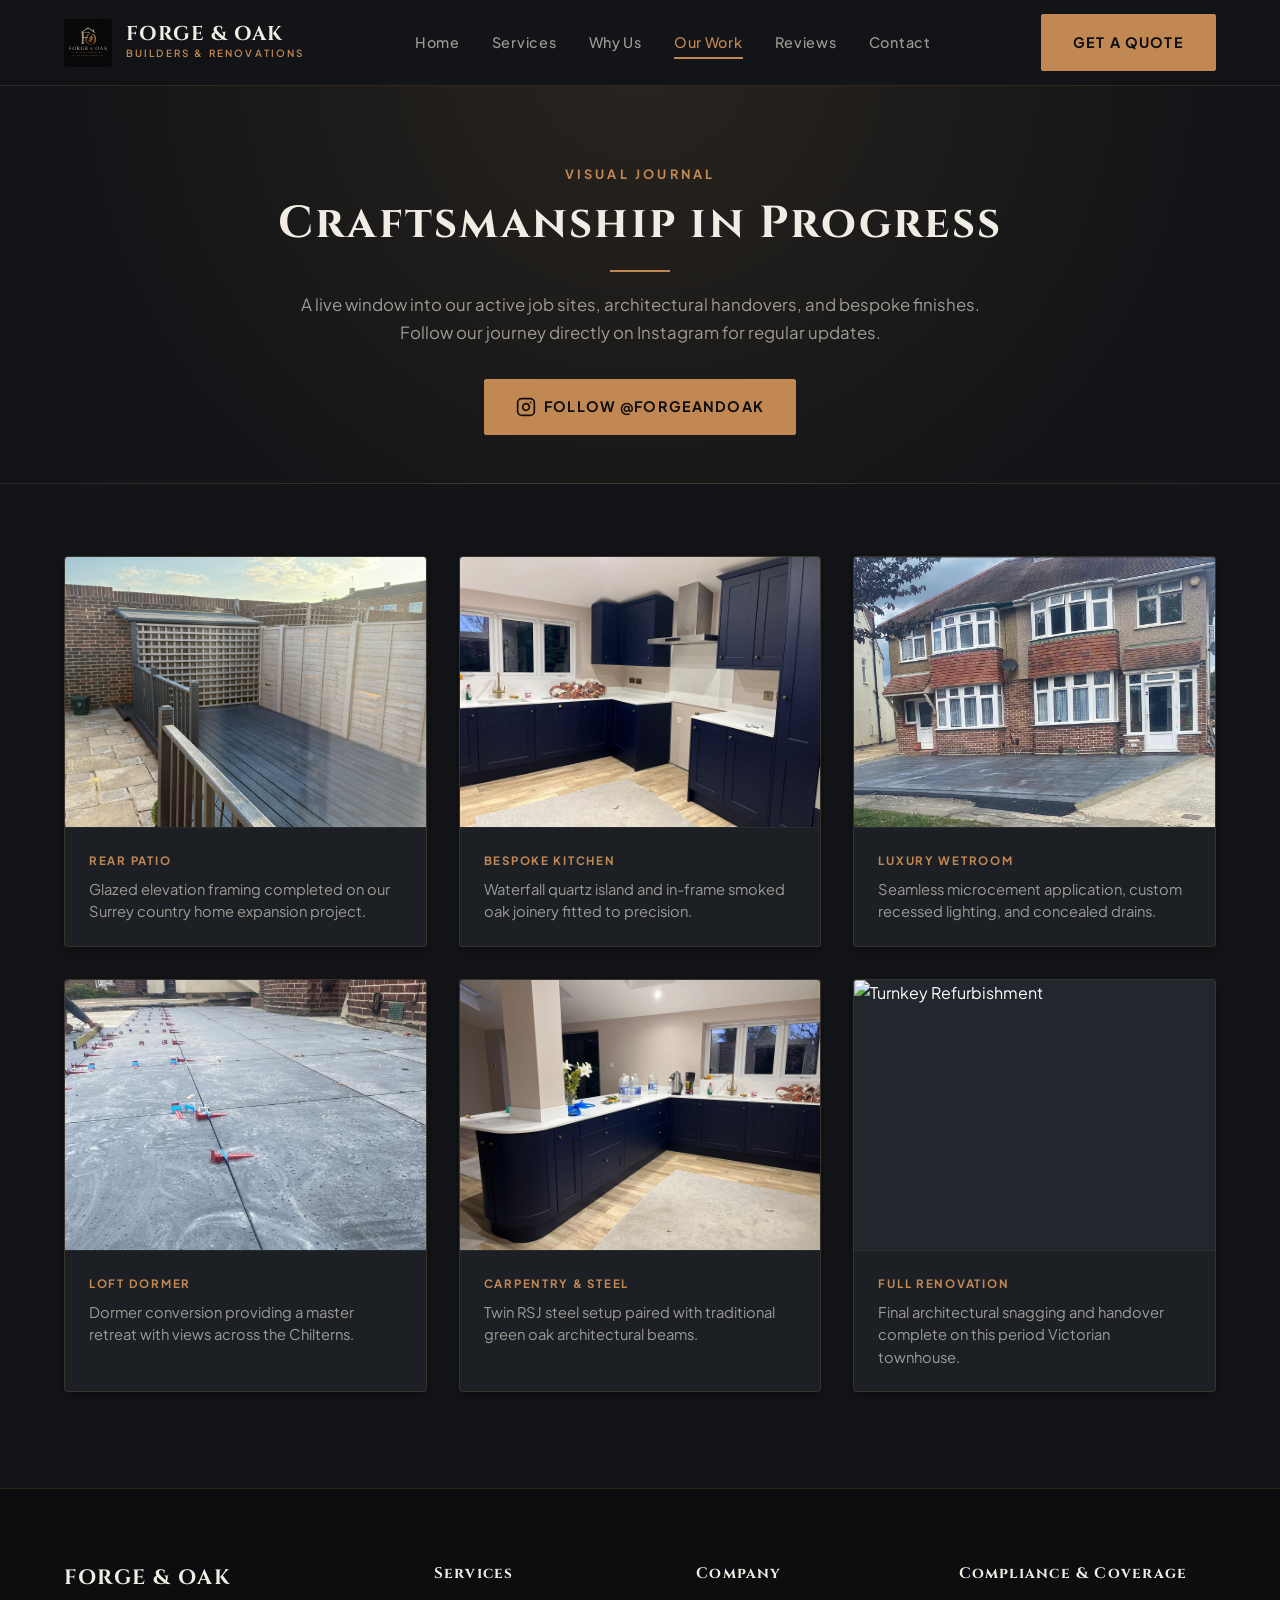
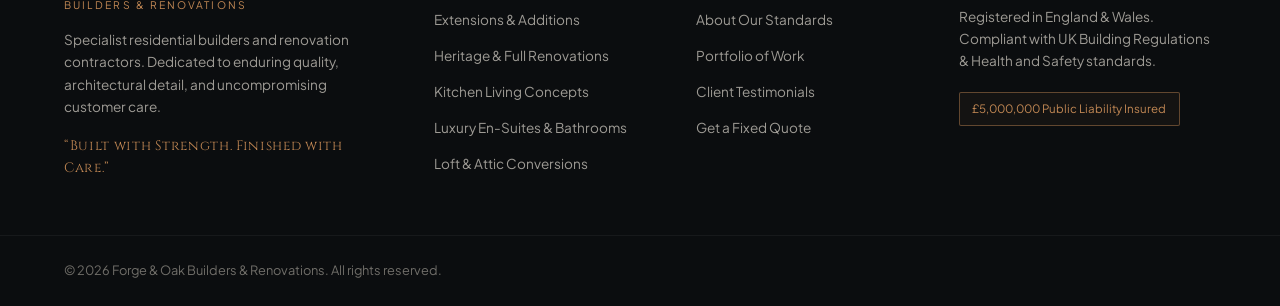
==== gallery.html @ 14ad48da "Our Work Images and Instagram Page" ====
<!DOCTYPE html>
<html lang="en-GB">
<head>
  <meta charset="UTF-8">
  <meta name="viewport" content="width=device-width, initial-scale=1.0">
  
  <!-- SEO Meta Tags -->
  <title>Our Work & Instagram Gallery | Forge & Oak Builders</title>
  <meta name="description" content="Explore recent residential transformations, bespoke oak joinery, and luxury extensions by Forge & Oak. Follow our latest live project updates on Instagram.">
  <meta name="author" content="Forge & Oak">
  
  <!-- Open Graph -->
  <meta property="og:title" content="Our Work & Live Portfolio | Forge & Oak">
  <meta property="og:description" content="Explore our completed projects and follow our day-to-day on-site craftsmanship on Instagram.">
  <meta property="og:type" content="website">
  <meta property="og:image" content="./images/logo.png">

  <!-- Google Fonts -->
  <link rel="preconnect" href="https://fonts.googleapis.com">
  <link rel="preconnect" href="https://fonts.gstatic.com" crossorigin>
  <link href="https://fonts.googleapis.com/css2?family=Cinzel:wght@500;600;700;800&family=Plus+Jakarta+Sans:wght@300;400;500;600;700&display=swap" rel="stylesheet">
  
  <!-- Stylesheet -->
  <link rel="stylesheet" href="./css/styles.css">
</head>
<body>

  <!-- Navigation Bar -->
  <header class="site-header" id="navbar">
    <div class="container header-container">
      <a href="./index.html#home" class="brand-logo">
        <img src="./images/logo.png" alt="Forge & Oak Builders Logo" class="nav-logo-img" onerror="this.style.display='none'">
        <div class="brand-text-fallback">
          <span class="brand-title">FORGE & OAK</span>
          <span class="brand-sub">BUILDERS & RENOVATIONS</span>
        </div>
      </a>

      <nav class="nav-menu" id="navMenu">
        <ul class="nav-links">
          <li><a href="./index.html#home" class="nav-link">Home</a></li>
          <li><a href="./index.html#services" class="nav-link">Services</a></li>
          <li><a href="./index.html#about" class="nav-link">Why Us</a></li>
          <li><a href="./gallery.html" class="nav-link active">Our Work</a></li>
          <li><a href="./index.html#testimonials" class="nav-link">Reviews</a></li>
          <li><a href="./index.html#contact" class="nav-link">Contact</a></li>
        </ul>
        <div class="mobile-cta-wrapper">
          <a href="./index.html#contact" class="btn btn-primary nav-cta">Get a Quote</a>
        </div>
      </nav>

      <div class="header-actions">
        <a href="./index.html#contact" class="btn btn-primary nav-cta desktop-only">Get a Quote</a>
        <button class="hamburger-btn" id="hamburgerBtn" aria-label="Toggle navigation menu">
          <span class="bar"></span>
          <span class="bar"></span>
          <span class="bar"></span>
        </button>
      </div>
    </div>
  </header>

  <main>
    <!-- Gallery Hero Header -->
    <section class="gallery-hero">
      <div class="container text-center">
        <span class="section-eyebrow">Visual Journal</span>
        <h1 class="gallery-title">Craftsmanship in Progress</h1>
        <div class="accent-line"></div>
        <p class="section-description">
          A live window into our active job sites, architectural handovers, and bespoke finishes. Follow our journey directly on Instagram for regular updates.
        </p>

        <!-- Instagram Profile CTA -->
        <div class="insta-hero-cta">
          <a href="https://www.instagram.com/forgeandoakbuilders" target="_blank" rel="noopener noreferrer" class="btn btn-primary">
            <svg width="20" height="20" viewBox="0 0 24 24" fill="none" stroke="currentColor" stroke-width="2" stroke-linecap="round" stroke-linejoin="round">
              <rect x="2" y="2" width="20" height="20" rx="5" ry="5"></rect>
              <path d="M16 11.37A4 4 0 1 1 12.63 8 4 4 0 0 1 16 11.37z"></path>
              <line x1="17.5" y1="6.5" x2="17.51" y2="6.5"></line>
            </svg>
            Follow @ForgeAndOak
          </a>
        </div>
      </div>
    </section>

    <!-- Instagram Gallery Grid -->
    <section class="section gallery-section">
      <div class="container">
        <div class="insta-grid">

          <!-- Post Card 1 -->
          <a href="https://www.instagram.com/forgeandoakbuilders" target="_blank" rel="noopener noreferrer" class="insta-card">
            <div class="insta-media">
              <img src="./images/Patio.JPG" alt="Rear Patio" loading="lazy">
              <div class="insta-overlay">
                <div class="insta-icon-badge">
                  <svg width="22" height="22" viewBox="0 0 24 24" fill="none" stroke="currentColor" stroke-width="2"><rect x="2" y="2" width="20" height="20" rx="5" ry="5"></rect><path d="M16 11.37A4 4 0 1 1 12.63 8 4 4 0 0 1 16 11.37z"></path><line x1="17.5" y1="6.5" x2="17.51" y2="6.5"></line></svg>
                </div>
                <span class="insta-cta-text">View Post on Instagram</span>
              </div>
            </div>
            <div class="insta-caption-box">
              <span class="insta-tag">Rear Patio</span>
              <p class="insta-desc">Glazed elevation framing completed on our Surrey country home expansion project.</p>
            </div>
          </a>

          <!-- Post Card 2 -->
          <a href="https://www.instagram.com/forgeandoakbuilders" target="_blank" rel="noopener noreferrer" class="insta-card">
            <div class="insta-media">
              <img src="./images/Kitchen.JPG" alt="Handmade Shaker Kitchen" loading="lazy">
              <div class="insta-overlay">
                <div class="insta-icon-badge">
                  <svg width="22" height="22" viewBox="0 0 24 24" fill="none" stroke="currentColor" stroke-width="2"><rect x="2" y="2" width="20" height="20" rx="5" ry="5"></rect><path d="M16 11.37A4 4 0 1 1 12.63 8 4 4 0 0 1 16 11.37z"></path><line x1="17.5" y1="6.5" x2="17.51" y2="6.5"></line></svg>
                </div>
                <span class="insta-cta-text">View Post on Instagram</span>
              </div>
            </div>
            <div class="insta-caption-box">
              <span class="insta-tag">Bespoke Kitchen</span>
              <p class="insta-desc">Waterfall quartz island and in-frame smoked oak joinery fitted to precision.</p>
            </div>
          </a>

          <!-- Post Card 3 -->
          <a href="https://www.instagram.com/forgeandoakbuilders" target="_blank" rel="noopener noreferrer" class="insta-card">
            <div class="insta-media">
              <img src="./images/Driveway Wide.png" alt="Microcement Master Bathroom" loading="lazy">
              <div class="insta-overlay">
                <div class="insta-icon-badge">
                  <svg width="22" height="22" viewBox="0 0 24 24" fill="none" stroke="currentColor" stroke-width="2"><rect x="2" y="2" width="20" height="20" rx="5" ry="5"></rect><path d="M16 11.37A4 4 0 1 1 12.63 8 4 4 0 0 1 16 11.37z"></path><line x1="17.5" y1="6.5" x2="17.51" y2="6.5"></line></svg>
                </div>
                <span class="insta-cta-text">View Post on Instagram</span>
              </div>
            </div>
            <div class="insta-caption-box">
              <span class="insta-tag">Luxury Wetroom</span>
              <p class="insta-desc">Seamless microcement application, custom recessed lighting, and concealed drains.</p>
            </div>
          </a>

          <!-- Post Card 4 -->
          <a href="https://www.instagram.com/forgeandoakbuilders" target="_blank" rel="noopener noreferrer" class="insta-card">
            <div class="insta-media">
              <img src="./images/Driveway Close.JPG" alt="Loft Conversion" loading="lazy">
              <div class="insta-overlay">
                <div class="insta-icon-badge">
                  <svg width="22" height="22" viewBox="0 0 24 24" fill="none" stroke="currentColor" stroke-width="2"><rect x="2" y="2" width="20" height="20" rx="5" ry="5"></rect><path d="M16 11.37A4 4 0 1 1 12.63 8 4 4 0 0 1 16 11.37z"></path><line x1="17.5" y1="6.5" x2="17.51" y2="6.5"></line></svg>
                </div>
                <span class="insta-cta-text">View Post on Instagram</span>
              </div>
            </div>
            <div class="insta-caption-box">
              <span class="insta-tag">Loft Dormer</span>
              <p class="insta-desc">Dormer conversion providing a master retreat with views across the Chilterns.</p>
            </div>
          </a>

          <!-- Post Card 5 -->
          <a href="https://www.instagram.com/forgeandoakbuilders" target="_blank" rel="noopener noreferrer" class="insta-card">
            <div class="insta-media">
              <img src="./images/Kitchen Corner.JPG" alt="Structural Timber and RSJ Install" loading="lazy">
              <div class="insta-overlay">
                <div class="insta-icon-badge">
                  <svg width="22" height="22" viewBox="0 0 24 24" fill="none" stroke="currentColor" stroke-width="2"><rect x="2" y="2" width="20" height="20" rx="5" ry="5"></rect><path d="M16 11.37A4 4 0 1 1 12.63 8 4 4 0 0 1 16 11.37z"></path><line x1="17.5" y1="6.5" x2="17.51" y2="6.5"></line></svg>
                </div>
                <span class="insta-cta-text">View Post on Instagram</span>
              </div>
            </div>
            <div class="insta-caption-box">
              <span class="insta-tag">Carpentry & Steel</span>
              <p class="insta-desc">Twin RSJ steel setup paired with traditional green oak architectural beams.</p>
            </div>
          </a>

          <!-- Post Card 6 -->
          <a href="https://www.instagram.com/forgeandoakbuilders" target="_blank" rel="noopener noreferrer" class="insta-card">
            <div class="insta-media">
              <img src="https://images.unsplash.com/photo-1600607687939-ce8a6c25118c?auto=format&fit=crop&w=900&q=80" alt="Turnkey Refurbishment" loading="lazy">
              <div class="insta-overlay">
                <div class="insta-icon-badge">
                  <svg width="22" height="22" viewBox="0 0 24 24" fill="none" stroke="currentColor" stroke-width="2"><rect x="2" y="2" width="20" height="20" rx="5" ry="5"></rect><path d="M16 11.37A4 4 0 1 1 12.63 8 4 4 0 0 1 16 11.37z"></path><line x1="17.5" y1="6.5" x2="17.51" y2="6.5"></line></svg>
                </div>
                <span class="insta-cta-text">View Post on Instagram</span>
              </div>
            </div>
            <div class="insta-caption-box">
              <span class="insta-tag">Full Renovation</span>
              <p class="insta-desc">Final architectural snagging and handover complete on this period Victorian townhouse.</p>
            </div>
          </a>

        </div>
      </div>
    </section>
  </main>

  <!-- Footer -->
  <footer class="site-footer">
    <div class="container footer-container">
      <div class="footer-col brand-col">
        <div class="footer-logo">
          <span class="footer-title">FORGE & OAK</span>
          <span class="footer-sub">BUILDERS & RENOVATIONS</span>
        </div>
        <p class="footer-desc">Specialist residential builders and renovation contractors. Dedicated to enduring quality, architectural detail, and uncompromising customer care.</p>
        <p class="footer-tagline">“Built with Strength. Finished with Care.”</p>
      </div>

      <div class="footer-col">
        <h4 class="footer-heading">Services</h4>
        <ul class="footer-links">
          <li><a href="./index.html#services">Extensions & Additions</a></li>
          <li><a href="./index.html#services">Heritage & Full Renovations</a></li>
          <li><a href="./index.html#services">Kitchen Living Concepts</a></li>
          <li><a href="./index.html#services">Luxury En-Suites & Bathrooms</a></li>
          <li><a href="./index.html#services">Loft & Attic Conversions</a></li>
        </ul>
      </div>

      <div class="footer-col">
        <h4 class="footer-heading">Company</h4>
        <ul class="footer-links">
          <li><a href="./index.html#about">About Our Standards</a></li>
          <li><a href="./gallery.html">Portfolio of Work</a></li>
          <li><a href="./index.html#testimonials">Client Testimonials</a></li>
          <li><a href="./index.html#contact">Get a Fixed Quote</a></li>
        </ul>
      </div>

      <div class="footer-col">
        <h4 class="footer-heading">Compliance & Coverage</h4>
        <p class="footer-coverage-text">Registered in England & Wales.<br>Compliant with UK Building Regulations & Health and Safety standards.</p>
        <div class="insurance-pill">£5,000,000 Public Liability Insured</div>
      </div>
    </div>

    <div class="footer-bottom">
      <div class="container footer-bottom-inner">
        <p>© <span id="yearSpan"></span> Forge & Oak Builders & Renovations. All rights reserved.</p>
      </div>
    </div>
  </footer>

  <!-- Scripts -->
  <script src="./js/main.js"></script>
</body>
</html>
---- css/styles.css ----
/* ==========================================================================
   FORGE & OAK - DESIGN SYSTEM & STYLESHEET
   Derived directly from Brand Identity (Bronze, Warm Oak, Slate Charcoal, Stone)
   ========================================================================== */

:root {
  /* Core Palette */
  --bg-primary: #121417;
  --bg-surface: #181B1F;
  --bg-surface-elevated: #22262D;
  --bg-card: #1C2025;
  
  /* Brand Accents */
  --accent-gold: #C28854;       /* Primary warm bronze/oak */
  --accent-gold-light: #D99F6C; /* Highlight bronze */
  --accent-gold-dark: #8F5C2C;  /* Deep metallic oak */
  
  /* Typography Colors */
  --text-main: #FFFFFF;
  --text-heading: #F2EDE4;      /* Warm champagne/stone */
  --text-muted: #9E9B95;
  --text-subtle: #706E69;
  
  /* Borders & Shadows */
  --border-subtle: rgba(194, 136, 84, 0.18);
  --border-strong: rgba(194, 136, 84, 0.45);
  --shadow-sm: 0 4px 12px rgba(0, 0, 0, 0.35);
  --shadow-md: 0 10px 30px rgba(0, 0, 0, 0.5);
  --shadow-lg: 0 20px 45px rgba(0, 0, 0, 0.7);

  /* Font Families */
  --font-serif: 'Cinzel', Georgia, serif;
  --font-sans: 'Plus Jakarta Sans', -apple-system, BlinkMacSystemFont, 'Segoe UI', Roboto, sans-serif;

  /* Spacing & Transitions */
  --transition: all 0.3s cubic-bezier(0.25, 1, 0.5, 1);
  --container-width: 1200px;
}

/* Reset & Base Setup */
*, *::before, *::after {
  box-sizing: border-box;
  margin: 0;
  padding: 0;
}

html {
  scroll-behavior: smooth;
  font-size: 16px;
}

body {
  font-family: var(--font-sans);
  background-color: var(--bg-primary);
  color: var(--text-main);
  line-height: 1.65;
  -webkit-font-smoothing: antialiased;
  overflow-x: hidden;
}

a {
  color: inherit;
  text-decoration: none;
  transition: var(--transition);
}

img {
  max-width: 100%;
  height: auto;
  display: block;
}

.container {
  width: 90%;
  max-width: var(--container-width);
  margin: 0 auto;
}

/* Typography Hierarchy */
h1, h2, h3, h4, .brand-title, .footer-title {
  font-family: var(--font-serif);
  color: var(--text-heading);
  letter-spacing: 0.05em;
  font-weight: 700;
}

.text-accent {
  color: var(--accent-gold);
}

.section {
  padding: 6rem 0;
  position: relative;
}

.section-head {
  margin-bottom: 3.5rem;
}

.text-center {
  text-align: center;
}

.section-eyebrow {
  display: inline-block;
  font-size: 0.8rem;
  letter-spacing: 0.25em;
  text-transform: uppercase;
  color: var(--accent-gold);
  font-weight: 700;
  margin-bottom: 0.75rem;
}

.section-title {
  font-size: 2.35rem;
  line-height: 1.25;
  margin-bottom: 1rem;
}

.accent-line {
  width: 60px;
  height: 2px;
  background: var(--accent-gold);
  margin: 1.2rem auto;
}

.section-description {
  max-width: 680px;
  margin: 0 auto;
  color: var(--text-muted);
  font-size: 1.05rem;
}

/* Buttons */
.btn {
  display: inline-flex;
  align-items: center;
  justify-content: center;
  gap: 0.5rem;
  padding: 0.95rem 1.95rem;
  font-size: 0.9rem;
  font-weight: 600;
  letter-spacing: 0.08em;
  text-transform: uppercase;
  border-radius: 2px;
  cursor: pointer;
  transition: var(--transition);
  border: 1px solid transparent;
}

.btn-primary {
  background-color: var(--accent-gold);
  color: #0E0F11;
  font-weight: 700;
  border-color: var(--accent-gold);
}

.btn-primary:hover {
  background-color: var(--accent-gold-light);
  border-color: var(--accent-gold-light);
  box-shadow: 0 0 20px rgba(194, 136, 84, 0.4);
  transform: translateY(-2px);
}

.btn-secondary {
  background: transparent;
  color: var(--text-heading);
  border-color: rgba(232, 226, 217, 0.35);
}

.btn-secondary:hover {
  border-color: var(--accent-gold);
  color: var(--accent-gold);
  transform: translateY(-2px);
}

/* Header & Navigation */
.site-header {
  position: fixed;
  top: 0;
  left: 0;
  width: 100%;
  z-index: 1000;
  background: rgba(18, 20, 23, 0.92);
  backdrop-filter: blur(12px);
  border-bottom: 1px solid var(--border-subtle);
  transition: var(--transition);
}

.header-container {
  display: flex;
  align-items: center;
  justify-content: space-between;
  height: 85px;
}

.brand-logo {
  display: flex;
  align-items: center;
  gap: 0.85rem;
}

.nav-logo-img {
  height: 48px;
  width: auto;
  border-radius: 3px;
}

.brand-text-fallback {
  display: flex;
  flex-direction: column;
}

.brand-title {
  font-size: 1.25rem;
  color: var(--text-heading);
  line-height: 1.1;
}

.brand-sub {
  font-size: 0.62rem;
  letter-spacing: 0.22em;
  color: var(--accent-gold);
  font-family: var(--font-sans);
  font-weight: 600;
}

.nav-links {
  display: flex;
  list-style: none;
  gap: 2rem;
}

.nav-link {
  font-size: 0.9rem;
  font-weight: 500;
  color: var(--text-muted);
  letter-spacing: 0.05em;
  position: relative;
  padding: 0.5rem 0;
}

.nav-link:hover, .nav-link.active {
  color: var(--accent-gold);
}

.nav-link::after {
  content: '';
  position: absolute;
  bottom: 0;
  left: 0;
  width: 0;
  height: 2px;
  background: var(--accent-gold);
  transition: var(--transition);
}

.nav-link:hover::after, .nav-link.active::after {
  width: 100%;
}

.header-actions {
  display: flex;
  align-items: center;
  gap: 1rem;
}

.hamburger-btn {
  display: none;
  background: none;
  border: none;
  cursor: pointer;
  padding: 0.5rem;
}

.hamburger-btn .bar {
  display: block;
  width: 26px;
  height: 2px;
  margin: 5px 0;
  background: var(--text-heading);
  transition: var(--transition);
}

.mobile-cta-wrapper {
  display: none;
}

/* Hero Section */
.hero-section {
  position: relative;
  min-height: 100vh;
  display: flex;
  align-items: center;
  padding: 140px 0 80px 0;
  background: radial-gradient(circle at 80% 20%, #29241E 0%, #121417 65%);
  border-bottom: 1px solid var(--border-subtle);
}

.hero-overlay {
  position: absolute;
  inset: 0;
  background: linear-gradient(180deg, rgba(18,20,23,0.3) 0%, rgba(18,20,23,0.95) 100%);
  pointer-events: none;
}

.hero-content {
  position: relative;
  z-index: 2;
  max-width: 820px;
}

.hero-badge {
  display: inline-block;
  font-size: 0.75rem;
  text-transform: uppercase;
  letter-spacing: 0.25em;
  padding: 0.45rem 1rem;
  background: rgba(194, 136, 84, 0.12);
  border: 1px solid var(--border-strong);
  color: var(--accent-gold);
  border-radius: 30px;
  margin-bottom: 1.5rem;
}

.hero-title {
  font-size: 3.6rem;
  line-height: 1.15;
  margin-bottom: 1.5rem;
}

.hero-subtitle {
  font-size: 1.15rem;
  color: var(--text-muted);
  max-width: 620px;
  margin-bottom: 2.5rem;
  line-height: 1.7;
}

.hero-buttons {
  display: flex;
  gap: 1.25rem;
  flex-wrap: wrap;
  margin-bottom: 3.5rem;
}

.hero-stats {
  display: flex;
  align-items: center;
  gap: 2.5rem;
  padding-top: 2rem;
  border-top: 1px solid rgba(255, 255, 255, 0.08);
}

.stat-item {
  display: flex;
  flex-direction: column;
}

.stat-num {
  font-family: var(--font-serif);
  font-size: 1.6rem;
  color: var(--accent-gold);
  font-weight: 700;
}

.stat-label {
  font-size: 0.8rem;
  color: var(--text-muted);
  letter-spacing: 0.05em;
}

.stat-divider {
  width: 1px;
  height: 35px;
  background: rgba(255, 255, 255, 0.1);
}

/* Services Section */
.services-grid {
  display: grid;
  grid-template-columns: repeat(auto-fit, minmax(320px, 1fr));
  gap: 2rem;
  justify-content: center;
}

.service-card {
  width: 100%;
  max-width: 380px;
  background-color: #12171e;
  border: 1px solid #1c2430;
  overflow: hidden;
  box-shadow: 0 20px 40px rgba(0, 0, 0, 0.45);
  display: flex;
  flex-direction: column;  
  transition: transform 0.3s ease, border-color 0.3s ease;
}

.card-image-wrap {
  position: relative;
  height: 250px;
  background-size: cover;
  background-position: center;
}

.image-overlay {
  position: absolute;
  inset: 0;
  background: linear-gradient(
    180deg, 
    rgba(18, 23, 30, 0.15) 0%, 
    rgba(18, 23, 30, 0.5) 55%, 
    #12171e 100%
  );
}

.service-card:hover {
  transform: translateY(-6px);
  border-color: rgba(194, 136, 84, 0.4);
}

.card-body {
  padding: 1.25rem 1.65rem 2rem 1.65rem;
}

.section services-section .service-title {
  font-family: var(--font-serif, 'Cinzel', Georgia, serif);
  font-size: 1.35rem;
  font-weight: 700;
  letter-spacing: 0.02em;
  color: #f3f4f6;
  margin: 0 0 0.85rem 0;
}

/* Image Header Container */
.service-image-wrap {
  position: relative;
  height: 250px;
  background-size: cover;
  background-position: center;
}

.service-image {
  position: absolute;
  inset: 0;
  background: linear-gradient(
    180deg, 
    rgba(18, 23, 30, 0.15) 0%, 
    rgba(18, 23, 30, 0.5) 55%, 
    #12171e 100%
  );
}



.service-icon-box {
  width: 52px;
  height: 52px;
  background: rgba(194, 136, 84, 0.08);
  border: 1px solid var(--border-subtle);
  display: flex;
  align-items: center;
  justify-content: center;
  color: var(--accent-gold);
  border-radius: 4px;
  margin-bottom: 1.5rem;
}

.service-icon-box svg {
  width: 26px;
  height: 26px;
}

.service-title {
  font-size: 1.35rem;
  margin-bottom: 1rem;
}

.service-text {
  font-size: 0.95rem;
  color: var(--text-muted);
  margin-bottom: 1.5rem;
  flex-grow: 1;
}

.service-features {
  list-style: none;
  border-top: 1px solid rgba(255, 255, 255, 0.06);
  padding-top: 1.25rem;
}

.service-features li {
  font-size: 0.85rem;
  color: var(--text-heading);
  margin-bottom: 0.4rem;
  position: relative;
  padding-left: 1.2rem;
}

.service-features li::before {
  content: '■';
  font-size: 0.5rem;
  position: absolute;
  left: 0;
  top: 4px;
  color: var(--accent-gold);
}

/* About / Why Us Section */
.about-section {
  background: var(--bg-surface);
  border-top: 1px solid var(--border-subtle);
  border-bottom: 1px solid var(--border-subtle);
}

.about-grid {
  display: grid;
  grid-template-columns: 1.15fr 0.85fr;
  gap: 4rem;
  align-items: center;
}

.about-lead {
  font-size: 1.2rem;
  color: var(--text-heading);
  margin-bottom: 1rem;
  font-weight: 500;
}

.about-body {
  color: var(--text-muted);
  margin-bottom: 2rem;
  font-size: 0.95rem;
}

.features-list {
  display: flex;
  flex-direction: column;
  gap: 1.5rem;
}

.feature-item {
  display: flex;
  gap: 1rem;
}

.feature-bullet {
  width: 10px;
  height: 10px;
  background: var(--accent-gold);
  margin-top: 6px;
  flex-shrink: 0;
  border-radius: 1px;
}

.feature-title {
  font-size: 1.05rem;
  margin-bottom: 0.25rem;
}

.feature-desc {
  font-size: 0.88rem;
  color: var(--text-muted);
}

.about-card-box {
  background: var(--bg-primary);
  border: 1px solid var(--border-strong);
  padding: 3rem 2.5rem;
  position: relative;
  box-shadow: var(--shadow-lg);
}

.craft-quote {
  border-left: 3px solid var(--accent-gold);
  padding-left: 1.5rem;
  margin-bottom: 2rem;
}

.quote-text {
  font-family: var(--font-serif);
  font-size: 1.15rem;
  font-style: italic;
  color: var(--text-heading);
  margin-bottom: 0.75rem;
}

.quote-author {
  font-size: 0.8rem;
  color: var(--accent-gold);
  letter-spacing: 0.1em;
  text-transform: uppercase;
}

.brand-crest-frame {
  text-align: center;
  padding-top: 1rem;
}

.about-crest-img {
  max-width: 140px;
  margin: 0 auto;
  opacity: 0.85;
}

/* Portfolio / Projects */
.filter-controls {
  display: flex;
  justify-content: center;
  gap: 0.75rem;
  flex-wrap: wrap;
  margin-bottom: 3rem;
}

.filter-btn {
  background: var(--bg-surface);
  border: 1px solid var(--border-subtle);
  color: var(--text-muted);
  padding: 0.6rem 1.3rem;
  font-size: 0.85rem;
  letter-spacing: 0.05em;
  cursor: pointer;
  border-radius: 2px;
  transition: var(--transition);
}

.filter-btn:hover, .filter-btn.active {
  background: var(--accent-gold);
  color: #0E0F11;
  border-color: var(--accent-gold);
  font-weight: 600;
}

.projects-grid {
  display: grid;
  grid-template-columns: repeat(auto-fill, minmax(340px, 1fr));
  gap: 2rem;
}

.project-card {
  background: var(--bg-card);
  border: 1px solid var(--border-subtle);
  border-radius: 4px;
  overflow: hidden;
  transition: var(--transition);
}

.project-card:hover {
  transform: translateY(-5px);
  border-color: var(--accent-gold);
  box-shadow: var(--shadow-md);
}

.project-card.hide {
  display: none;
}

.project-img-wrapper {
  position: relative;
  height: 240px;
  overflow: hidden;
}

/* Stylised Geometric Placeholders for Instant Visual Appeal */
.project-placeholder-visual {
  width: 100%;
  height: 100%;
  display: flex;
  align-items: flex-end;
  padding: 1rem;
  background-size: cover;
  background-position: center;
  position: relative;
}

.project-placeholder-visual::after {
  content: '';
  position: absolute;
  inset: 0;
  background: linear-gradient(0deg, rgba(18,20,23,0.85) 0%, rgba(18,20,23,0.2) 100%);
}

.ext-bg { background: linear-gradient(135deg, #2b2724, #181c20); }
.kitchen-bg { background: linear-gradient(135deg, #2c241d, #14171a); }
.reno-bg { background: linear-gradient(135deg, #1c2328, #2a2520); }
.bath-bg { background: linear-gradient(135deg, #21262d, #181a1d); }
.ext-bg-2 { background: linear-gradient(135deg, #2e261f, #191c20); }
.loft-bg { background: linear-gradient(135deg, #1f252a, #2b241c); }

.project-tag {
  position: relative;
  z-index: 2;
  font-size: 0.7rem;
  text-transform: uppercase;
  letter-spacing: 0.15em;
  background: var(--accent-gold);
  color: #0E0F11;
  padding: 0.25rem 0.6rem;
  font-weight: 700;
  border-radius: 2px;
}

.project-info {
  padding: 1.75rem 1.5rem;
}

.project-location {
  font-size: 0.8rem;
  color: var(--accent-gold);
  text-transform: uppercase;
  letter-spacing: 0.1em;
  font-weight: 600;
}

.project-title {
  font-size: 1.25rem;
  margin: 0.35rem 0 0.75rem 0;
}

.project-desc {
  font-size: 0.88rem;
  color: var(--text-muted);
  line-height: 1.6;
}

/* Testimonials */
.testimonials-section {
  background: var(--bg-surface);
  border-top: 1px solid var(--border-subtle);
}

.testimonials-grid {
  display: grid;
  grid-template-columns: repeat(auto-fit, minmax(300px, 1fr));
  gap: 2rem;
}

.testimonial-card {
  background: var(--bg-card);
  border: 1px solid var(--border-subtle);
  padding: 2.2rem;
  border-radius: 4px;
  display: flex;
  flex-direction: column;
}

.rating-stars {
  color: var(--accent-gold);
  font-size: 1.15rem;
  letter-spacing: 0.2em;
  margin-bottom: 1.2rem;
}

.testimonial-text {
  font-size: 0.95rem;
  color: var(--text-heading);
  font-style: italic;
  line-height: 1.7;
  margin-bottom: 1.5rem;
  flex-grow: 1;
}

.testimonial-author {
  border-top: 1px solid rgba(255, 255, 255, 0.08);
  padding-top: 1rem;
}

.author-name {
  display: block;
  font-weight: 700;
  color: var(--text-main);
  font-size: 0.95rem;
}

.author-project {
  display: block;
  font-size: 0.78rem;
  color: var(--accent-gold);
}

/* Contact & Quote Request Form */
.contact-section {
  background: radial-gradient(circle at 10% 90%, #241f1a 0%, #121417 70%);
}

.contact-grid {
  display: grid;
  grid-template-columns: 1fr 1.2fr;
  gap: 4rem;
}

.contact-lead {
  font-size: 1.05rem;
  color: var(--text-muted);
  margin-bottom: 2.5rem;
}

.info-blocks {
  display: flex;
  flex-direction: column;
  gap: 1.75rem;
  margin-bottom: 2.5rem;
}

.info-item {
  display: flex;
  align-items: center;
  gap: 1.25rem;
}

.info-icon {
  width: 48px;
  height: 48px;
  background: rgba(194, 136, 84, 0.1);
  border: 1px solid var(--border-subtle);
  display: flex;
  align-items: center;
  justify-content: center;
  color: var(--accent-gold);
  border-radius: 4px;
  flex-shrink: 0;
}

.info-icon svg {
  width: 22px;
  height: 22px;
}

.info-label {
  display: block;
  font-size: 0.75rem;
  color: var(--text-muted);
  text-transform: uppercase;
  letter-spacing: 0.1em;
}

.info-val {
  font-size: 1.05rem;
  color: var(--text-heading);
  font-weight: 600;
}

.info-val:hover {
  color: var(--accent-gold);
}

.assurance-badge {
  padding: 1rem 1.25rem;
  background: rgba(194, 136, 84, 0.08);
  border-left: 3px solid var(--accent-gold);
  font-size: 0.85rem;
  color: var(--text-heading);
}

.contact-form-panel {
  background: var(--bg-card);
  border: 1px solid var(--border-strong);
  padding: 2.75rem 2.25rem;
  border-radius: 4px;
  box-shadow: var(--shadow-lg);
}

.form-title {
  font-size: 1.45rem;
  margin-bottom: 1.75rem;
}

.quote-form {
  display: flex;
  flex-direction: column;
  gap: 1.25rem;
}

.form-row {
  display: grid;
  grid-template-columns: 1fr 1fr;
  gap: 1rem;
}

.form-group {
  display: flex;
  flex-direction: column;
  gap: 0.4rem;
}

.form-group label {
  font-size: 0.8rem;
  color: var(--text-heading);
  font-weight: 600;
  letter-spacing: 0.05em;
}

.form-group input,
.form-group select,
.form-group textarea {
  width: 100%;
  padding: 0.8rem 1rem;
  background: var(--bg-primary);
  border: 1px solid rgba(255, 255, 255, 0.12);
  color: var(--text-main);
  border-radius: 2px;
  font-family: var(--font-sans);
  font-size: 0.9rem;
  transition: var(--transition);
}

.form-group input:focus,
.form-group select:focus,
.form-group textarea:focus {
  outline: none;
  border-color: var(--accent-gold);
  box-shadow: 0 0 10px rgba(194, 136, 84, 0.25);
}

.form-group select option {
  background: var(--bg-surface);
  color: var(--text-main);
}

.btn-submit {
  width: 100%;
  margin-top: 0.5rem;
  padding: 1.1rem;
}

.form-note {
  font-size: 0.75rem;
  color: var(--text-muted);
  text-align: center;
}

.form-feedback {
  display: none;
  padding: 0.85rem;
  border-radius: 2px;
  font-size: 0.88rem;
  text-align: center;
}

.form-feedback.success {
  display: block;
  background: rgba(46, 125, 50, 0.2);
  border: 1px solid #2e7d32;
  color: #a5d6a7;
}

.form-feedback.error {
  display: block;
  background: rgba(198, 40, 40, 0.2);
  border: 1px solid #c62828;
  color: #ef9a9a;
}

/* Footer */
.site-footer {
  background: #0B0D0F;
  border-top: 1px solid var(--border-subtle);
  padding: 4.5rem 0 0 0;
}

.footer-container {
  display: grid;
  grid-template-columns: 1.5fr 1fr 1fr 1.2fr;
  gap: 3rem;
  padding-bottom: 3.5rem;
}

.footer-title {
  font-size: 1.3rem;
  color: var(--text-heading);
  letter-spacing: 0.08em;
}

.footer-sub {
  display: block;
  font-size: 0.65rem;
  letter-spacing: 0.2em;
  color: var(--accent-gold);
  margin-bottom: 1rem;
}

.footer-desc {
  font-size: 0.85rem;
  color: var(--text-muted);
  line-height: 1.65;
  margin-bottom: 1rem;
}

.footer-tagline {
  font-family: var(--font-serif);
  font-size: 0.85rem;
  color: var(--accent-gold);
  letter-spacing: 0.05em;
}

.footer-heading {
  font-size: 0.95rem;
  color: var(--text-heading);
  margin-bottom: 1.25rem;
  letter-spacing: 0.08em;
}

.footer-links {
  list-style: none;
  display: flex;
  flex-direction: column;
  gap: 0.6rem;
}

.footer-links a {
  font-size: 0.85rem;
  color: var(--text-muted);
}

.footer-links a:hover {
  color: var(--accent-gold);
  padding-left: 4px;
}

.footer-coverage-text {
  font-size: 0.85rem;
  color: var(--text-muted);
  line-height: 1.6;
  margin-bottom: 1.25rem;
}

.insurance-pill {
  display: inline-block;
  font-size: 0.72rem;
  padding: 0.4rem 0.8rem;
  border: 1px solid var(--border-strong);
  color: var(--accent-gold);
  border-radius: 2px;
  background: rgba(194, 136, 84, 0.05);
}

.footer-bottom {
  border-top: 1px solid rgba(255, 255, 255, 0.05);
  padding: 1.5rem 0;
  font-size: 0.8rem;
  color: var(--text-subtle);
}

.footer-bottom-inner {
  display: flex;
  justify-content: space-between;
  align-items: center;
  flex-wrap: wrap;
  gap: 0.75rem;
}

/* ==========================================================================
   Responsive Breakpoints
   ========================================================================== */

@media (max-width: 992px) {
  .hero-title {
    font-size: 2.8rem;
  }
  
  .about-grid, .contact-grid {
    grid-template-columns: 1fr;
    gap: 3rem;
  }
  
  .footer-container {
    grid-template-columns: 1fr 1fr;
    gap: 2.5rem;
  }
}

@media (max-width: 768px) {
  .desktop-only {
    display: none;
  }

  .hamburger-btn {
    display: block;
  }

  .nav-menu {
    position: fixed;
    top: 85px;
    left: -100%;
    width: 100%;
    height: calc(100vh - 85px);
    background: var(--bg-surface);
    flex-direction: column;
    padding: 2.5rem 2rem;
    transition: var(--transition);
    border-top: 1px solid var(--border-subtle);
    display: flex;
    justify-content: flex-start;
  }

  .nav-menu.active {
    left: 0;
  }

  .nav-links {
    flex-direction: column;
    gap: 1.5rem;
    width: 100%;
  }

  .nav-link {
    font-size: 1.2rem;
    display: block;
  }

  .mobile-cta-wrapper {
    display: block;
    margin-top: 2rem;
    width: 100%;
  }

  .mobile-cta-wrapper .btn {
    width: 100%;
  }

  .hero-title {
    font-size: 2.2rem;
  }

  .form-row {
    grid-template-columns: 1fr;
  }

  .hero-stats {
    flex-direction: column;
    align-items: flex-start;
    gap: 1.25rem;
  }

  .stat-divider {
    display: none;
  }

  .footer-container {
    grid-template-columns: 1fr;
  }
}

/* ==========================================================================
   INSTAGRAM GALLERY & PORTFOLIO EXTENSION
   ========================================================================== */

.gallery-hero {
  padding: 160px 0 3rem 0;
  background: radial-gradient(circle at 50% 10%, #29241E 0%, #121417 75%);
  border-bottom: 1px solid var(--border-subtle);
}

.gallery-title {
  font-size: 2.8rem;
  line-height: 1.2;
}

.insta-hero-cta {
  margin-top: 2rem;
}

.gallery-section {
  background-color: var(--bg-primary);
  padding: 4.5rem 0 6rem 0;
}

.insta-grid {
  display: grid;
  grid-template-columns: repeat(auto-fit, minmax(320px, 1fr));
  gap: 2rem;
  justify-content: center;
}

.insta-card {
  display: flex;
  flex-direction: column;
  background: var(--bg-card);
  border: 1px solid var(--border-subtle);
  border-radius: 4px;
  overflow: hidden;
  box-shadow: var(--shadow-sm);
  transition: var(--transition);
}

.insta-card:hover {
  transform: translateY(-6px);
  border-color: var(--accent-gold);
  box-shadow: var(--shadow-md);
}

.insta-media {
  position: relative;
  aspect-ratio: 4 / 3;
  width: 100%;
  overflow: hidden;
  background-color: var(--bg-surface-elevated);
}

.insta-media img {
  width: 100%;
  height: 100%;
  object-fit: cover;
  transition: transform 0.6s cubic-bezier(0.25, 1, 0.5, 1);
}

.insta-card:hover .insta-media img {
  transform: scale(1.06);
}

.insta-overlay {
  position: absolute;
  inset: 0;
  background: rgba(18, 20, 23, 0.72);
  display: flex;
  flex-direction: column;
  align-items: center;
  justify-content: center;
  gap: 0.75rem;
  opacity: 0;
  transition: var(--transition);
  backdrop-filter: blur(3px);
}

.insta-card:hover .insta-overlay {
  opacity: 1;
}

.insta-icon-badge {
  width: 48px;
  height: 48px;
  border-radius: 50%;
  background: var(--accent-gold);
  color: #0E0F11;
  display: flex;
  align-items: center;
  justify-content: center;
}

.insta-cta-text {
  font-family: var(--font-sans);
  font-size: 0.8rem;
  font-weight: 700;
  letter-spacing: 0.12em;
  text-transform: uppercase;
  color: var(--text-heading);
}

.insta-caption-box {
  padding: 1.4rem 1.5rem;
  display: flex;
  flex-direction: column;
  gap: 0.5rem;
  border-top: 1px solid rgba(255, 255, 255, 0.05);
}

.insta-tag {
  font-size: 0.72rem;
  font-weight: 700;
  letter-spacing: 0.15em;
  text-transform: uppercase;
  color: var(--accent-gold);
}

.insta-desc {
  font-size: 0.92rem;
  color: var(--text-muted);
  line-height: 1.55;
}

@media (max-width: 768px) {
  .gallery-hero {
    padding: 130px 0 2rem 0;
  }
  .gallery-title {
    font-size: 2.2rem;
  }
  .insta-overlay {
    opacity: 0.9;
    background: linear-gradient(180deg, transparent 40%, rgba(18, 20, 23, 0.9) 100%);
    justify-content: flex-end;
    padding-bottom: 1rem;
  }
  .insta-icon-badge {
    display: none;
  }
}
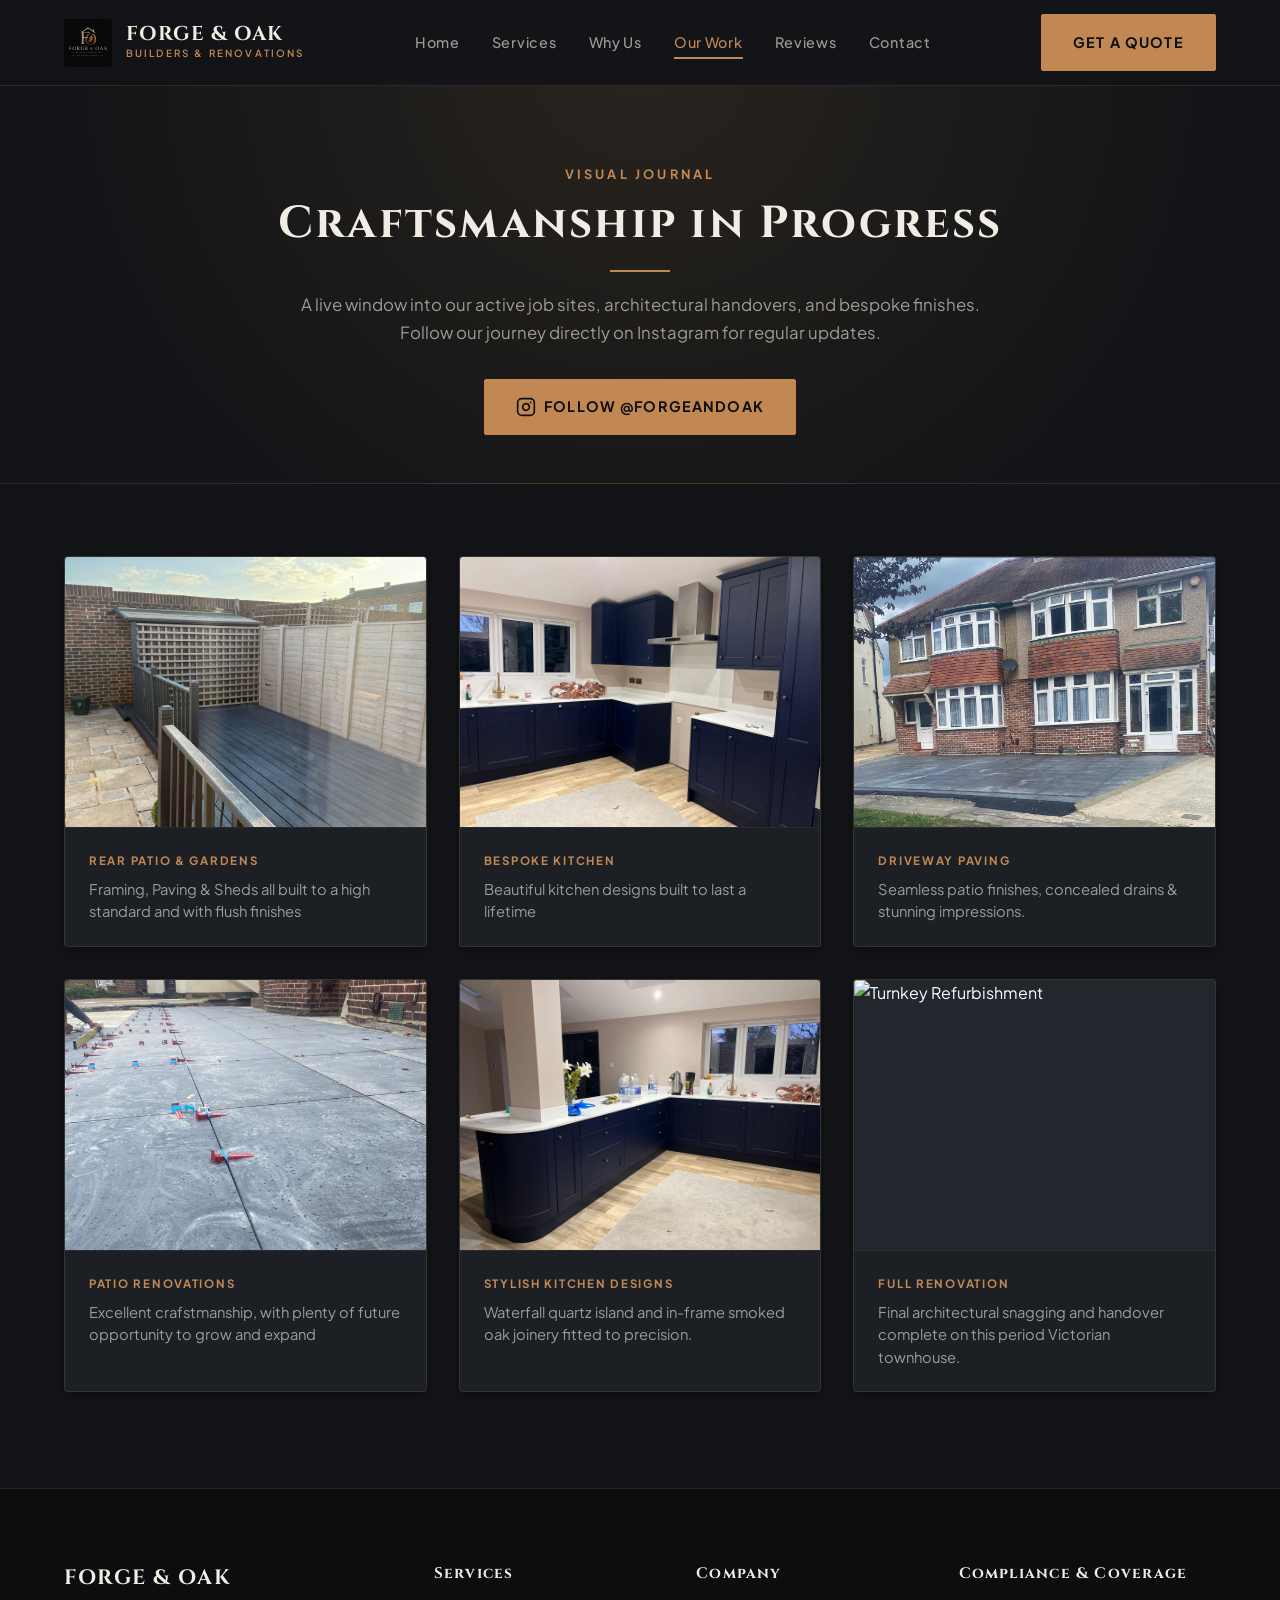
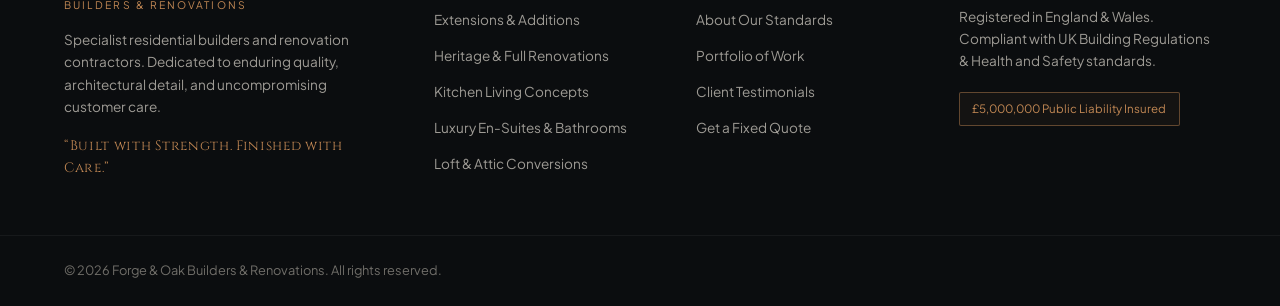
==== commit ec733a09: "Updated Images Page descriptions" ====
--- a/gallery.html
+++ b/gallery.html
@@ -103,8 +103,8 @@
               </div>
             </div>
             <div class="insta-caption-box">
-              <span class="insta-tag">Rear Patio</span>
-              <p class="insta-desc">Glazed elevation framing completed on our Surrey country home expansion project.</p>
+              <span class="insta-tag">Rear Patio & Gardens</span>
+              <p class="insta-desc">Framing, Paving & Sheds all built to a high standard and with flush finishes</p>
             </div>
           </a>
 
@@ -121,58 +121,58 @@
             </div>
             <div class="insta-caption-box">
               <span class="insta-tag">Bespoke Kitchen</span>
+              <p class="insta-desc">Beautiful kitchen designs built to last a lifetime</p>
+            </div>
+          </a>
+
+          <!-- Post Card 3 -->
+          <a href="https://www.instagram.com/forgeandoakbuilders" target="_blank" rel="noopener noreferrer" class="insta-card">
+            <div class="insta-media">
+              <img src="./images/Driveway Wide.png" alt="Driveway Paving" loading="lazy">
+              <div class="insta-overlay">
+                <div class="insta-icon-badge">
+                  <svg width="22" height="22" viewBox="0 0 24 24" fill="none" stroke="currentColor" stroke-width="2"><rect x="2" y="2" width="20" height="20" rx="5" ry="5"></rect><path d="M16 11.37A4 4 0 1 1 12.63 8 4 4 0 0 1 16 11.37z"></path><line x1="17.5" y1="6.5" x2="17.51" y2="6.5"></line></svg>
+                </div>
+                <span class="insta-cta-text">View Post on Instagram</span>
+              </div>
+            </div>
+            <div class="insta-caption-box">
+              <span class="insta-tag">Driveway Paving</span>
+              <p class="insta-desc">Seamless patio finishes, concealed drains & stunning impressions.</p>
+            </div>
+          </a>
+
+          <!-- Post Card 4 -->
+          <a href="https://www.instagram.com/forgeandoakbuilders" target="_blank" rel="noopener noreferrer" class="insta-card">
+            <div class="insta-media">
+              <img src="./images/Driveway Close.JPG" alt="Patio Renovations" loading="lazy">
+              <div class="insta-overlay">
+                <div class="insta-icon-badge">
+                  <svg width="22" height="22" viewBox="0 0 24 24" fill="none" stroke="currentColor" stroke-width="2"><rect x="2" y="2" width="20" height="20" rx="5" ry="5"></rect><path d="M16 11.37A4 4 0 1 1 12.63 8 4 4 0 0 1 16 11.37z"></path><line x1="17.5" y1="6.5" x2="17.51" y2="6.5"></line></svg>
+                </div>
+                <span class="insta-cta-text">View Post on Instagram</span>
+              </div>
+            </div>
+            <div class="insta-caption-box">
+              <span class="insta-tag">Patio Renovations</span>
+              <p class="insta-desc">Excellent crafstmanship, with plenty of future opportunity to grow and expand</p>
+            </div>
+          </a>
+
+          <!-- Post Card 5 -->
+          <a href="https://www.instagram.com/forgeandoakbuilders" target="_blank" rel="noopener noreferrer" class="insta-card">
+            <div class="insta-media">
+              <img src="./images/Kitchen Corner.JPG" alt="Stylish Kitchens" loading="lazy">
+              <div class="insta-overlay">
+                <div class="insta-icon-badge">
+                  <svg width="22" height="22" viewBox="0 0 24 24" fill="none" stroke="currentColor" stroke-width="2"><rect x="2" y="2" width="20" height="20" rx="5" ry="5"></rect><path d="M16 11.37A4 4 0 1 1 12.63 8 4 4 0 0 1 16 11.37z"></path><line x1="17.5" y1="6.5" x2="17.51" y2="6.5"></line></svg>
+                </div>
+                <span class="insta-cta-text">View Post on Instagram</span>
+              </div>
+            </div>
+            <div class="insta-caption-box">
+              <span class="insta-tag">Stylish Kitchen Designs</span>
               <p class="insta-desc">Waterfall quartz island and in-frame smoked oak joinery fitted to precision.</p>
-            </div>
-          </a>
-
-          <!-- Post Card 3 -->
-          <a href="https://www.instagram.com/forgeandoakbuilders" target="_blank" rel="noopener noreferrer" class="insta-card">
-            <div class="insta-media">
-              <img src="./images/Driveway Wide.png" alt="Microcement Master Bathroom" loading="lazy">
-              <div class="insta-overlay">
-                <div class="insta-icon-badge">
-                  <svg width="22" height="22" viewBox="0 0 24 24" fill="none" stroke="currentColor" stroke-width="2"><rect x="2" y="2" width="20" height="20" rx="5" ry="5"></rect><path d="M16 11.37A4 4 0 1 1 12.63 8 4 4 0 0 1 16 11.37z"></path><line x1="17.5" y1="6.5" x2="17.51" y2="6.5"></line></svg>
-                </div>
-                <span class="insta-cta-text">View Post on Instagram</span>
-              </div>
-            </div>
-            <div class="insta-caption-box">
-              <span class="insta-tag">Luxury Wetroom</span>
-              <p class="insta-desc">Seamless microcement application, custom recessed lighting, and concealed drains.</p>
-            </div>
-          </a>
-
-          <!-- Post Card 4 -->
-          <a href="https://www.instagram.com/forgeandoakbuilders" target="_blank" rel="noopener noreferrer" class="insta-card">
-            <div class="insta-media">
-              <img src="./images/Driveway Close.JPG" alt="Loft Conversion" loading="lazy">
-              <div class="insta-overlay">
-                <div class="insta-icon-badge">
-                  <svg width="22" height="22" viewBox="0 0 24 24" fill="none" stroke="currentColor" stroke-width="2"><rect x="2" y="2" width="20" height="20" rx="5" ry="5"></rect><path d="M16 11.37A4 4 0 1 1 12.63 8 4 4 0 0 1 16 11.37z"></path><line x1="17.5" y1="6.5" x2="17.51" y2="6.5"></line></svg>
-                </div>
-                <span class="insta-cta-text">View Post on Instagram</span>
-              </div>
-            </div>
-            <div class="insta-caption-box">
-              <span class="insta-tag">Loft Dormer</span>
-              <p class="insta-desc">Dormer conversion providing a master retreat with views across the Chilterns.</p>
-            </div>
-          </a>
-
-          <!-- Post Card 5 -->
-          <a href="https://www.instagram.com/forgeandoakbuilders" target="_blank" rel="noopener noreferrer" class="insta-card">
-            <div class="insta-media">
-              <img src="./images/Kitchen Corner.JPG" alt="Structural Timber and RSJ Install" loading="lazy">
-              <div class="insta-overlay">
-                <div class="insta-icon-badge">
-                  <svg width="22" height="22" viewBox="0 0 24 24" fill="none" stroke="currentColor" stroke-width="2"><rect x="2" y="2" width="20" height="20" rx="5" ry="5"></rect><path d="M16 11.37A4 4 0 1 1 12.63 8 4 4 0 0 1 16 11.37z"></path><line x1="17.5" y1="6.5" x2="17.51" y2="6.5"></line></svg>
-                </div>
-                <span class="insta-cta-text">View Post on Instagram</span>
-              </div>
-            </div>
-            <div class="insta-caption-box">
-              <span class="insta-tag">Carpentry & Steel</span>
-              <p class="insta-desc">Twin RSJ steel setup paired with traditional green oak architectural beams.</p>
             </div>
           </a>
 
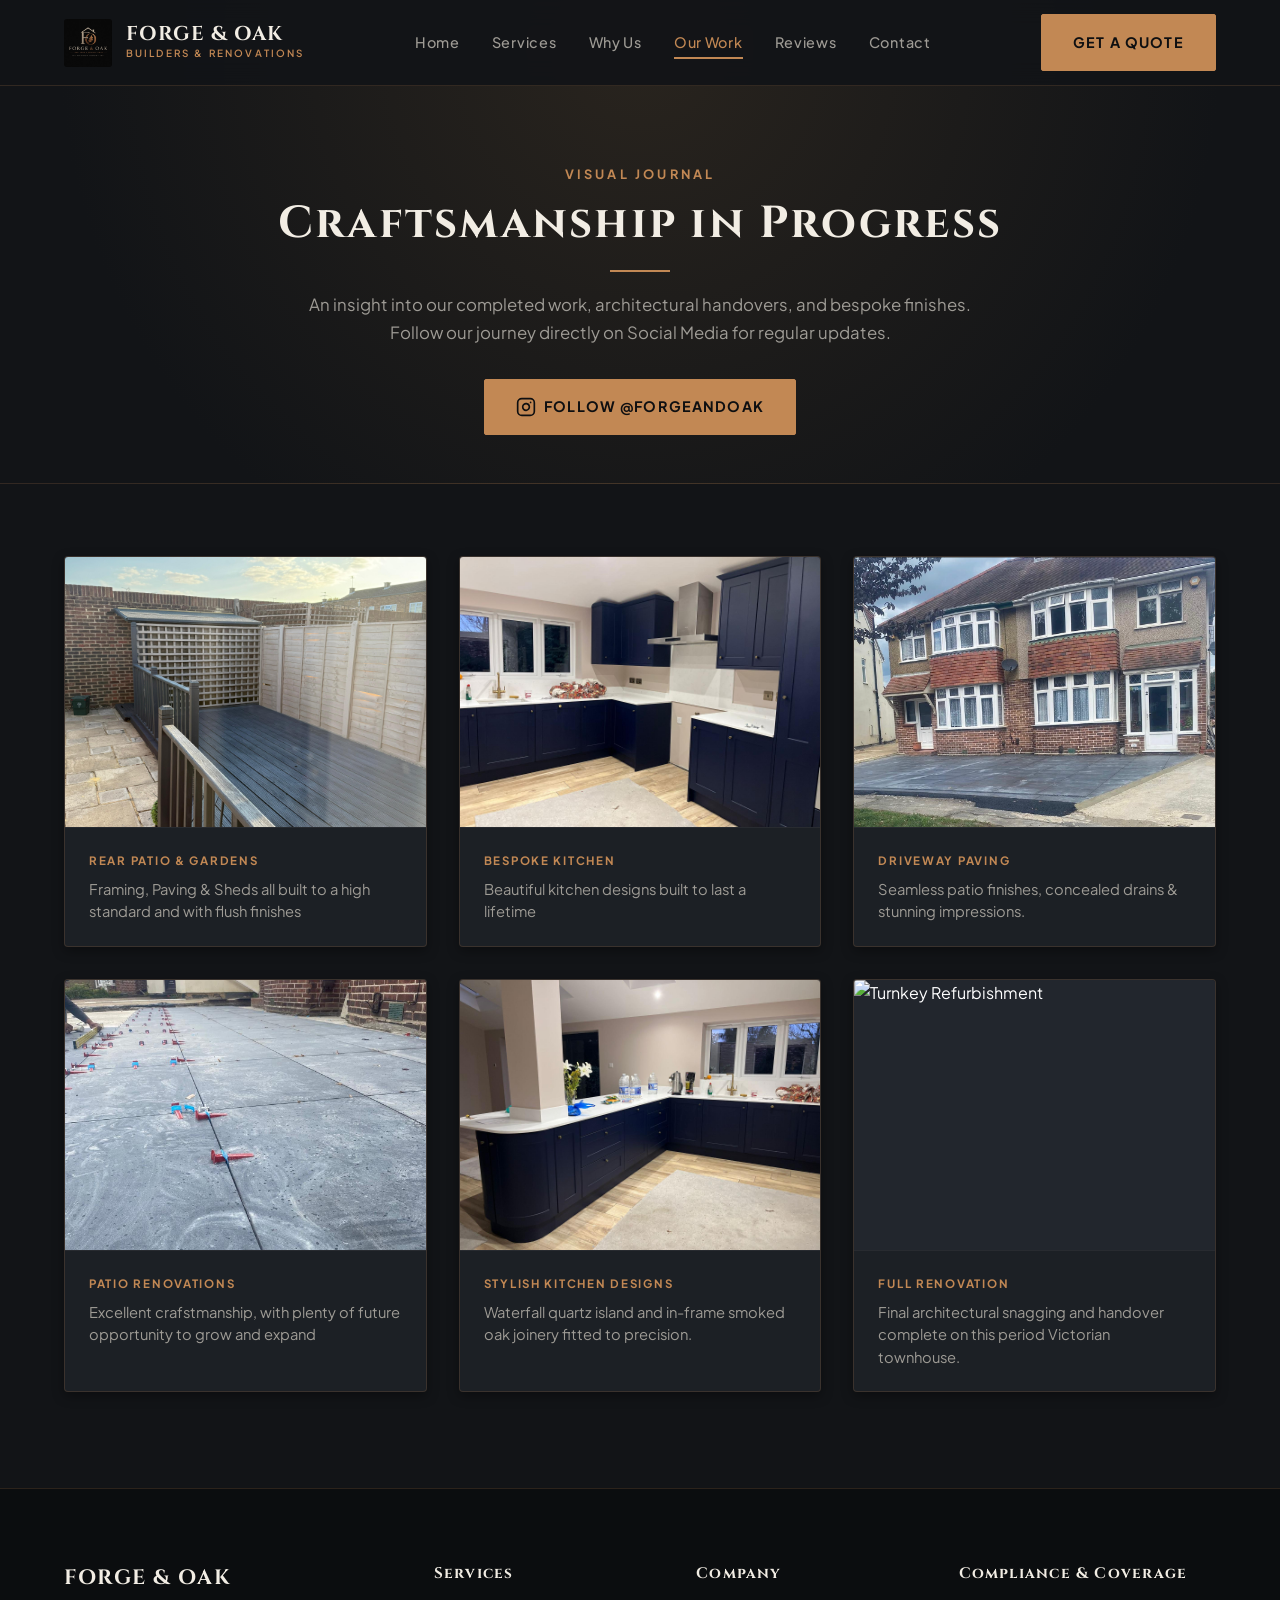
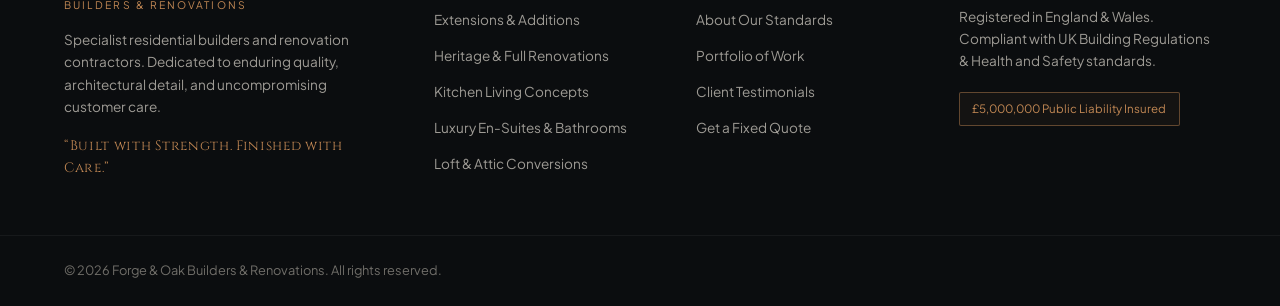
==== commit d9e6c583: "Updated Wording" ====
--- a/gallery.html
+++ b/gallery.html
@@ -69,7 +69,7 @@
         <h1 class="gallery-title">Craftsmanship in Progress</h1>
         <div class="accent-line"></div>
         <p class="section-description">
-          A live window into our active job sites, architectural handovers, and bespoke finishes. Follow our journey directly on Instagram for regular updates.
+          An insight into our completed work, architectural handovers, and bespoke finishes. Follow our journey directly on Social Media for regular updates.
         </p>
 
         <!-- Instagram Profile CTA -->
--- a/css/styles.css
+++ b/css/styles.css
@@ -1284,4 +1284,115 @@
   .insta-icon-badge {
     display: none;
   }
+}
+
+/* ==========================================================================
+   HOMEPAGE PORTFOLIO TEASER SECTION
+   ========================================================================== */
+
+.portfolio-teaser-section {
+  background: var(--bg-surface);
+  border-top: 1px solid var(--border-subtle);
+  border-bottom: 1px solid var(--border-subtle);
+}
+
+.teaser-grid {
+  display: grid;
+  grid-template-columns: repeat(auto-fit, minmax(320px, 1fr));
+  gap: 2rem;
+  margin-bottom: 3.5rem;
+}
+
+.teaser-card {
+  display: flex;
+  flex-direction: column;
+  background-color: var(--bg-card);
+  border: 1px solid var(--border-subtle);
+  border-radius: 4px;
+  overflow: hidden;
+  box-shadow: var(--shadow-sm);
+  transition: var(--transition);
+  text-decoration: none;
+}
+
+.teaser-card:hover {
+  transform: translateY(-6px);
+  border-color: var(--accent-gold);
+  box-shadow: var(--shadow-md);
+}
+
+.teaser-image-wrap {
+  position: relative;
+  height: 240px;
+  overflow: hidden;
+  background-color: var(--bg-surface-elevated);
+}
+
+.teaser-image-wrap img {
+  width: 100%;
+  height: 100%;
+  object-fit: cover;
+  transition: transform 0.6s cubic-bezier(0.25, 1, 0.5, 1);
+}
+
+.teaser-card:hover .teaser-image-wrap img {
+  transform: scale(1.06);
+}
+
+.teaser-card-overlay {
+  position: absolute;
+  inset: 0;
+  padding: 1.25rem;
+  background: linear-gradient(180deg, rgba(18, 20, 23, 0.2) 0%, rgba(18, 20, 23, 0.85) 100%);
+  display: flex;
+  justify-content: space-between;
+  align-items: flex-end;
+}
+
+.teaser-pill {
+  font-size: 0.72rem;
+  letter-spacing: 0.15em;
+  text-transform: uppercase;
+  color: #0E0F11;
+  background: var(--accent-gold);
+  padding: 0.25rem 0.65rem;
+  font-weight: 700;
+  border-radius: 2px;
+}
+
+.teaser-view-link {
+  font-size: 0.8rem;
+  font-weight: 600;
+  color: var(--text-heading);
+  letter-spacing: 0.05em;
+  transition: var(--transition);
+}
+
+.teaser-card:hover .teaser-view-link {
+  color: var(--accent-gold-light);
+  transform: translateX(4px);
+}
+
+.teaser-card-body {
+  padding: 1.5rem;
+  display: flex;
+  flex-direction: column;
+  gap: 0.5rem;
+}
+
+.teaser-card-title {
+  font-family: var(--font-serif);
+  font-size: 1.25rem;
+  color: var(--text-heading);
+  line-height: 1.3;
+}
+
+.teaser-card-desc {
+  font-size: 0.9rem;
+  color: var(--text-muted);
+  line-height: 1.55;
+}
+
+.teaser-action-wrapper {
+  margin-top: 1rem;
 }
